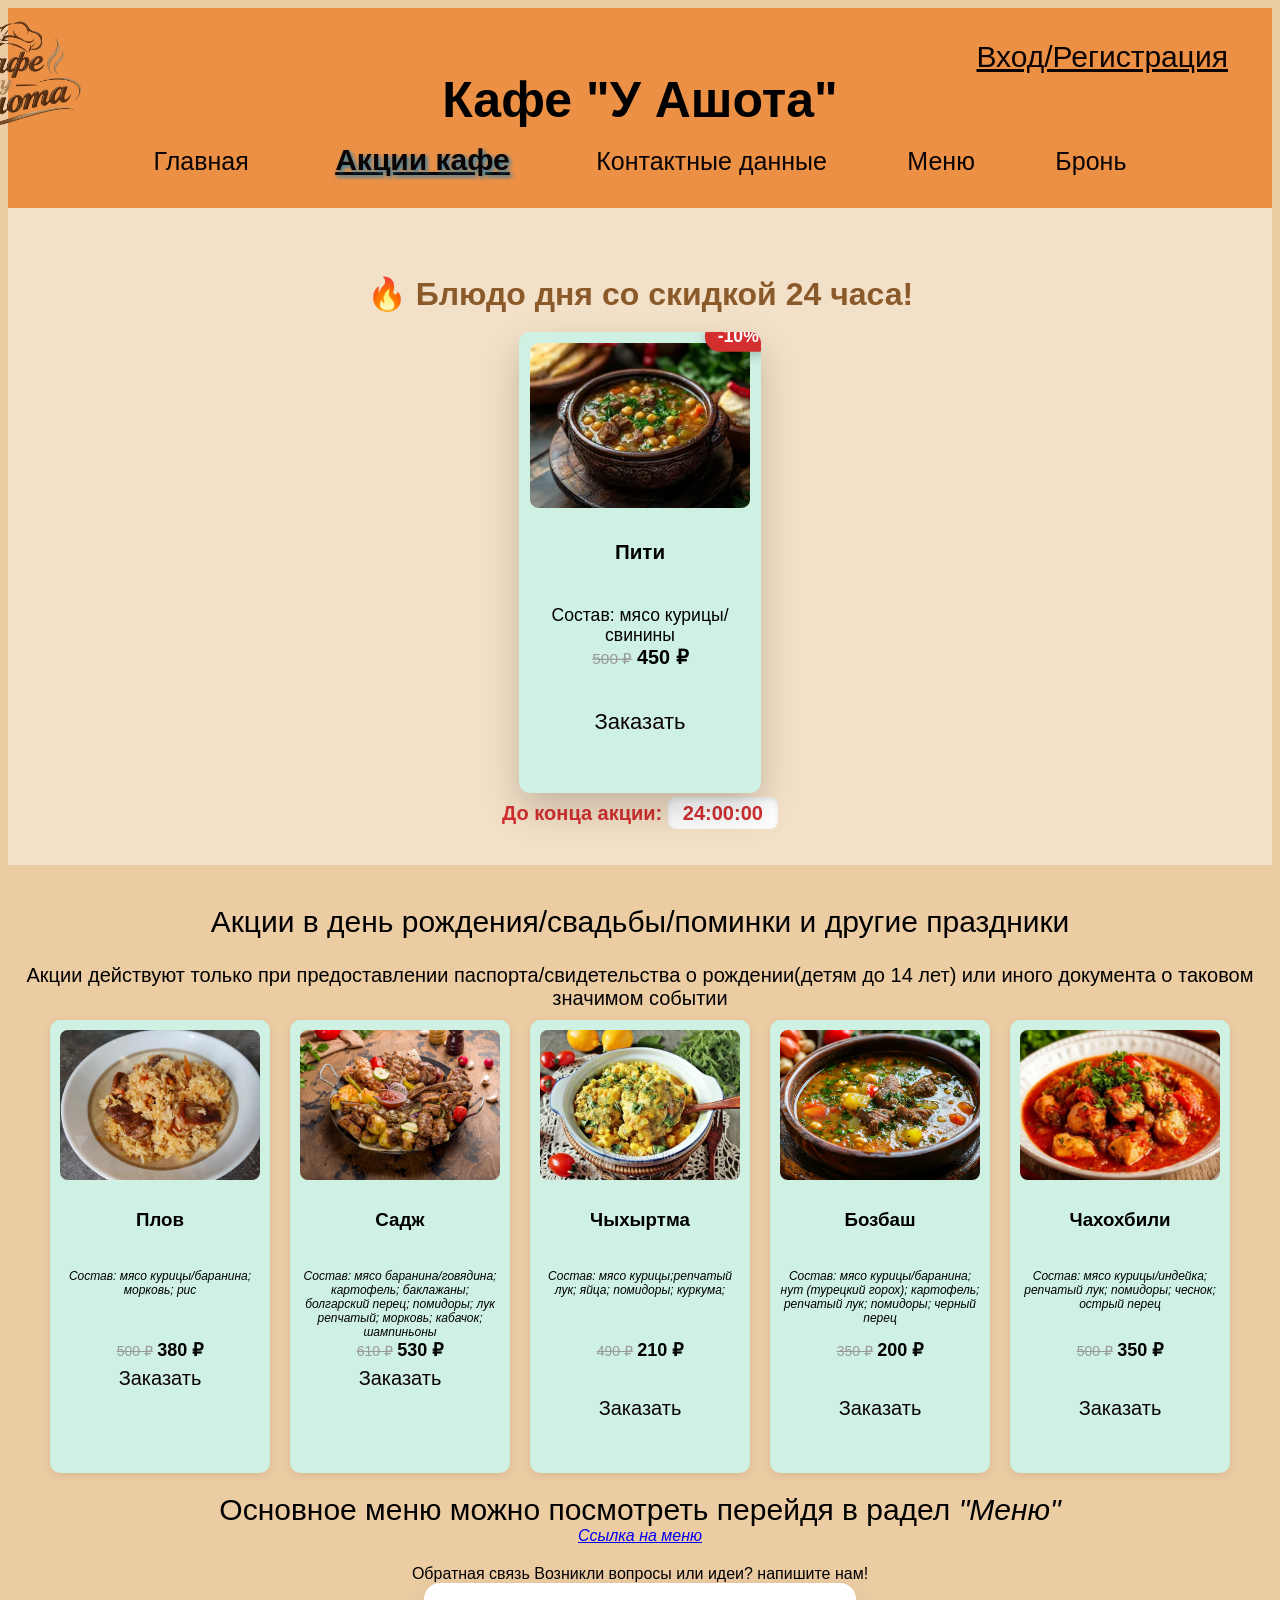
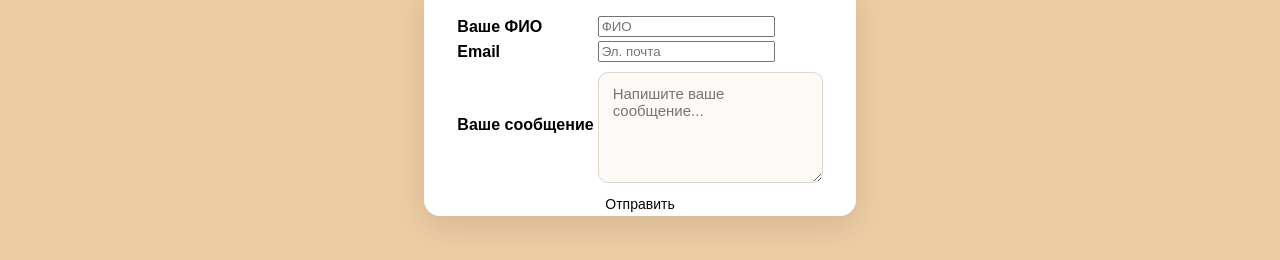
==== actii.html @ 554e6ec7 "Add files via upload" ====
<html>
<head>
<title>Акции кафе</title>
<script src="script.js"></script>
<link rel="stylesheet" href="first.css">
</head>

<body>
<header>
     <img src="ava.jpg" class="ikon" width="250">
<h1><b>Кафе "У Ашота"</b></h1>
<a  href="index.html" class="btn" name="glav">Главная</a>
<a  class="active" name="Act">Акции кафе</a>
<a  href="contact.html" class="btn" name="Dan">Контактные данные</a>
<a  href="menu.html" class="btn" name="Men">Меню</a>
<a href="bron.html" class="btn" name="Bron" >Бронь</a>
<a href="regis2.html" class="vhod" name="ak">Вход/Регистрация</a>
</header>

<section class="dish-of-the-day">
  <h2 class="dotd-title">🔥 Блюдо дня со скидкой 24 часа!</h2>
  
  <div class="card dotd-card">
    <span class="badge">-10%</span>
    <img src="piti.jpg" alt="Блюдо дня" class="dish-photo" id="dotd-img">
    <h3 id="dotd-name">Пити</h3>
    <p class="sostav" id="dotd-sostav">Состав: мясо курицы/свинины</p>
    
    <div class="price">
      <span class="old-price" id="dotd-old-price">500 ₽</span>
      <span class="new-price" id="dotd-new-price">450 ₽</span>
    </div>
    
    <button id="dotd-btn">Заказать</button>
  </div>

  <div class="timer">
    До конца акции: <span id="countdown">24:00:00</span>
  </div>
</section>





<h2 style="font-size: 30px; text-align: center;font-weight: normal;">Акции в день рождения/свадьбы/поминки и другие праздники</h2>
<h2 style="font-size: 20px; text-align: center; font-weight: normal; margin-bottom: -10px">Акции действуют только при предоставлении паспорта/свидетельства о рождении(детям до 14 лет) или иного документа о таковом значимом событии</h2>
<div class="cards">
<div class="card shah">
 <img src="plov.jpg" alt="Плов" class="dish-photo" >
    <h3>Плов</h3>
    <p style="font-size: 12px;"><i>Состав: мясо курицы/баранина; морковь; рис</i></p>
    <div class="price">
    <span class="old-price">500 ₽</span>
      <span class="new-price">380 ₽</span>
    <button>Заказать</button>
  </div>
  </div>
<div class="card shah">
 <img src="saj.jpg" alt="Садж" class="dish-photo" >
    <h3>Садж</h3>
    <p style="font-size: 12px;"><i>Состав: мясо баранина/говядина; картофель; баклажаны; болгарский перец; помидоры; лук репчатый; морковь; кабачок; шампиньоны</i></p>
    <div class="price">
    <span class="old-price">610 ₽</span>
      <span class="new-price">530 ₽</span>
    <button>Заказать</button></div>
  </div>
  <div class="card shah">
 <img src="chet.jpg" alt="Чыхыртма" class="dish-photo" >
    <h3>Чыхыртма</h3>
    <p style="font-size: 12px;"><i>Состав: мясо курицы;репчатый лук; яйца; помидоры; куркума; </i></p>
    <div class="price">
    <span class="old-price">490 ₽</span>
      <span class="new-price">210 ₽</span></div>
    <button>Заказать</button>
  </div>
  <div class="card shah">
 <img src="bozbzsh.jpg" alt="Бозбаш" class="dish-photo" >
    <h3>Бозбаш</h3>
    <p style="font-size: 12px;"><i>Состав: мясо курицы/баранина; нут (турецкий горох); картофель; репчатый лук; помидоры; черный перец </i></p>
    <div class="price">
    <span class="old-price">350 ₽</span>
      <span class="new-price">200 ₽</span></div>
    <button>Заказать</button>
  </div>
   <div class="card shah">
 <img src="chahoh.jpg" alt="Чахохбили" class="dish-photo" >
    <h3>Чахохбили</h3>
    <p style="font-size: 12px;"><i>Состав: мясо курицы/индейка; репчатый лук; помидоры; чеснок; острый перец</i></p>
    <div class="price">
    <span class="old-price">500 ₽</span>
      <span class="new-price">350 ₽</span></div>
    <button>Заказать</button>
  </div>
  </div>
  <p style="font-size: 30px; text-align: center;font-weight: normal;">Основное меню можно посмотреть перейдя в радел <i>"Меню"</i></p>
  <a href="menu.html"><i>Ссылка на меню </i></a>







<p>Обратная связь
  Возникли вопросы или идеи? напишите нам!
  
  <table class="table">
    <tr>
      <th>Ваше ФИО</th>
      <th> <input type="vio" placeholder="ФИО" class="form-input"> </th>
    </tr>
    <tr>
      <th>Email</th>
      <th><input class="k" type="email" placeholder="Эл. почта" class="form-input"></th>
    </tr>
    <tr>
      <th>Ваше сообщение</th>
      <th><textarea placeholder="Напишите ваше сообщение..." rows="5"></textarea></th>
    </tr>
  </table>
<button  class="uhod">Отправить</button></p>





 <script src="script.js"></script>
</body>

<footer>

</footer>

</html>
---- first.css ----
p{
   padding-top: 20px; 
   margin: 0;
}

.ikon{
width: 200px; /* Твой размер */
    height: auto;
    margin-left: auto;
    margin-left: -80em; 
}

header{
    background-color: rgb(236, 144, 69);
   height: 200px; 
  padding: -30px 20px 30px;
}
body{
     position: relative;
    background-color: #eccca3;
    font-family: 'Lucida Sans', 'Lucida Sans Regular', 'Lucida Grande', 'Lucida Sans Unicode', Geneva, Verdana, sans-serif;
   text-align: center;
}

h1{
  
   font-size: 50px;
  margin: -70px;           /* было большое значение */
  padding-top: 0;      /* было 2% — убираем */
  text-align: center;
}
.btn{
  text-decoration: none;
  display: flex;
    padding-left: 20px;
    border: none;
     overflow: hidden;  
    padding: 8px 18px;
    color: rgb(11, 4, 4);
    position: relative;
    background-color: transparent;
    cursor: pointer;
    font-size: 25px;
   transition: background-color 0.3s;
    border-radius: 10px;
    display: inline-block;
  margin: 20 20px;  
  bottom: -60px;
  box-shadow:none;
}
.vhod{
    border: none;
     overflow: hidden;  
    padding: 12px 24px;
    color: rgb(11, 4, 4);
    position: absolute;
    background-color: transparent;
    cursor: pointer;
    font-size: 30px;
   
    transition: background-color 0.3s;
    border-radius: 10px;
    display: inline-block;
  margin: 0;  
  top: 20px;
  right: 20px;
  box-shadow:none;
}
.vhod:before{
 
       content: "";
    position: absolute;
    top: 0;
    bottom: auto;
    left: 0;
    width: 100%;
    height: 0;
    transform: scale3d(1.02,1.06,1.06);
    border-radius: 10.5px;
    background: linear-gradient(to right #D2691E,#A0522D,#F4A460);
    z-index: -1;
    transition: 0,.5s;  
}
.vhod:hover::before{
   height: 100%; 
}
.vhod:hover{
     background-color: #ECCCA3;
}

.btn::before{
    opacity: 0;                                /* фон исчезает при наведении */
  transition: opacity 0.5s;
    content: "";
    position: absolute;
    top: 0;
    bottom: auto;
    left: 0;
    width: 100%;
    height: 0;
    transform: scale3d(1.02,1.06,1.06);
    border-radius: 10.5px;
    
    z-index: -1;
    transition: 0,.5s;
}
.btn:hover::before {
  height: 100%;
                     
}

.btn:hover{
   transform: scale(1.1);
  box-shadow: 0 6px 16px rgba(0,0,0,0.3);
   
}
.btn .active{
  opacity: 0;                    /* полностью исчезает */
  transition: opacity 0.3s;
}
.k-form {
  text-align: center;
  display: block;
  width: 100%;
  padding: 12px;
  margin-top: 5px;
  border: 1px solid #881e1e;
  border-radius: 10px;
  font-size: 16px;
  box-sizing: border-box;
  outline: none;
  max-width: 400px;
  margin: 0 auto;
  font-family: Arial, sans-serif;
}

.k::before,
.k::after {
  
  content: "";
  flex: 1;
  height: 1px;
  background: #ddd;
   border-radius: 30px;        /* закругление углов */
  font-size: 20px;
}
.k-input:focus {
  border-color: #000;
}
.table{
 max-width: 500px;
    margin: 0 auto;
    text-align: left;
    background: #fff;
    padding: 30px;
    border-radius: 16px;
    box-shadow: 0 10px 30px rgba(0, 0, 0, 0.1);
}
table label{
    display: block;
    margin-bottom: 15px;
    font-weight: 600;
    color: #3b2a1a;
}
table textarea {
    width: 100%;
    padding: 12px 14px;
    margin-top: 6px;
    border: 1.5px solid #e0d5c8;
    border-radius: 10px;
    font-size: 15px;
    font-family: inherit;
    background: #fdfbf8;
    box-sizing: border-box;
}
table textarea:focus {
    outline: none;
    border-color: #6b3f1d;
    box-shadow: 0 0 0 3px rgba(107, 63, 29, 0.12);
}
table button[type="submit"] {
    display: block;
    width: 100%;
    padding: 13px;
    margin-top: 10px;
    border: none;
    border-radius: 10px;
    background: #6b3f1d;
    color: #fff;
    font-size: 16px;
    font-weight: 600;
    cursor: pointer;
    transition: background 0.2s;
}
table button[type="submit"]:hover {
    background: #8a5228;
}
.uhod{
   border: none;
     overflow: hidden;  
    padding: 5px 12px;
    color: rgb(11, 4, 4);
    position: relative;
    background-color: transparent;
    cursor: pointer;
    font-size: 14px;
   transition: color 0.3s, background 0.3s;
    width: auto;
    border-radius: 10px;
    display: inline-block;
  margin:  5px;  
  bottom: 30px;
  box-shadow:none;
}

.uhod::before{
    content: "";
    align-self: center;
    padding: 4px 10px;
    position: absolute;
    margin: 20px;
    bottom: auto;
    left: 0;
    width: auto;
    height: 0;
    border-radius: 10.5px;
    background: linear-gradient(to right #D2691E,#A0522D,#F4A460);
    z-index: -1;
    font-size: 14px;
    display: block;
}
.uhod:hover::before {
  height: 100%;                  
}

.uhod:hover{
   background-color: #ffcb30;
   
}

.active{
   padding-left: 20px;
   text-decoration: underline;
  border: none;
  overflow: hidden;
  padding: 12px 24px;
  color: rgb(11, 4, 4);
  position: relative;
  background-color: transparent;
  cursor: pointer;
  font-size: 30px;
  transition: background-color 0.3s;
  border-radius: 10px;
  display: inline-block;
  margin: -20px 20px;
  bottom: -25px;
  text-shadow: 2px 2px 4px #167eb6;
  box-shadow: none;
  font-weight: bold; 
}

.active::before{
    content: "";
    position: absolute;
    top: 0;
    bottom: auto;
    left: 0;
    width: 100%;
    height: 0;
    transform: scale3d(1.02,1.06,1.06);
    border-radius: 10.5px;
    background: linear-gradient(to right #D2691E,#A0522D,#F4A460);
    z-index: -1;
    transition: 0,.5s;
}
.active:hover::before {
  height: 100%;                  
}
.old-price {
  color: #999;                    /* серый */
  text-decoration: line-through;  /* зачёркнуто */
  font-size: 14px;
}
.new-price {
  color: #000;                    /* чёрный */
  font-weight: bold;              /* жирный */
  font-size: 18px;
}

.cards {
  display: flex;
  flex-wrap: wrap;
  gap: 20px;
    justify-content: center;
    
}

.card .price {
  padding-bottom: 30px;
  margin-top: auto;    /* цена уезжает вниз */
}

.card button {
  margin-top: 8px;     /* небольшой отступ между ценой и кнопкой */
  
}

.card img {
  background-position: center;
   background-size: cover; 
  width: 100%;
  height: 150px;
  object-fit: cover;
  border-radius: 8px;
  margin-bottom: 10px;
}
.card {
   display: flex;   
 overflow: hidden;
  width: 200px;
  margin-top: 20px;
  background: #cef1e4;
  border-radius: 10px;
  padding: 10px;
  box-shadow: 0 2px 8px rgba(0,0,0,0.1);
  flex-direction: column; 
}
.dish-photo {
  width: 100%; /* Картинка на всю ширину */
  height: 180px; /* Фиксированная высота, подберите под дизайн */
  object-fit: cover; /* КЛЮЧЕВОЕ: картинка не будет растянутой или размытой, браузер аккуратно её обрежет */
  display: block;
}

/* Контент внутри карточки (текст, кнопка) */
.card-content {
  padding: 15px; /* Возвращаем отступы для текста */
  text-align: center;
  display: flex;
  flex-direction: column;
  gap: 10px; /* Расстояние между элементами */
}
button{
     padding-left: 20px;
    border: none;
     overflow: hidden;  
    padding: 8px 18px;
    color: rgb(11, 4, 4);
    position: relative;
    background-color: transparent;
    cursor: pointer;
    font-size: 20px;
   transition: background-color 0.3s;
    border-radius: 10px;
    display: inline-block;
  margin: 25 20px;  
  bottom: 10px;
  box-shadow:none;
}
button::before{
    opacity: 0;                                /* фон исчезает при наведении */
  transition: opacity 0.5s;
    content: "";
    position: absolute;
    top: 0;
    bottom: auto;
    left: 0;
    width: 100%;
    height: 0;
    transform: scale3d(1.02,1.06,1.06);
    border-radius: 10.5px;
    
    z-index: -1;
    transition: 0,.5s;
}
button:hover::before {
  height: 100%;
                     
}

button:hover{
  background-color: #5c53d9;
   transform: scale(1.1);
  box-shadow: 0 6px 16px rgba(0,0,0,0.3);
   
}
button .active{
  opacity: 0;                    /* полностью исчезает */
  transition: opacity 0.3s;
}

.dish-of-the-day {
  display: flex;
  flex-direction: column;
  align-items: center;
  padding: 40px 20px;
  background: rgba(255, 255, 255, 0.4); /* чуть светлее фона */
  margin-bottom: 40px;
}

.dotd-title {
  font-size: 32px;
  margin-bottom: 20px;
  color: #8b5a2b;
  text-align: center;
}

.dotd-card {
  position: relative;        /* для бейджа со скидкой */
  transform: scale(1.1);     /* чуть больше обычных карточек */
  box-shadow: 0 15px 35px rgba(0,0,0,0.2);
}

.badge {
  position: absolute;
  top: -10px;
  right: -10px;
  background: #d32f2f;
  color: white;
  padding: 5px 12px;
  border-radius: 20px;
  font-weight: bold;
  font-size: 16px;
  z-index: 10;
  box-shadow: 0 4px 10px rgba(0,0,0,0.2);
}

.timer {
  margin-top: 30px;
  font-size: 20px;
  font-weight: bold;
  color: #d32f2f;
}

#countdown {
  background: #fff;
  padding: 5px 15px;
  border-radius: 8px;
  box-shadow: inset 0 2px 5px rgba(0,0,0,0.1);
}
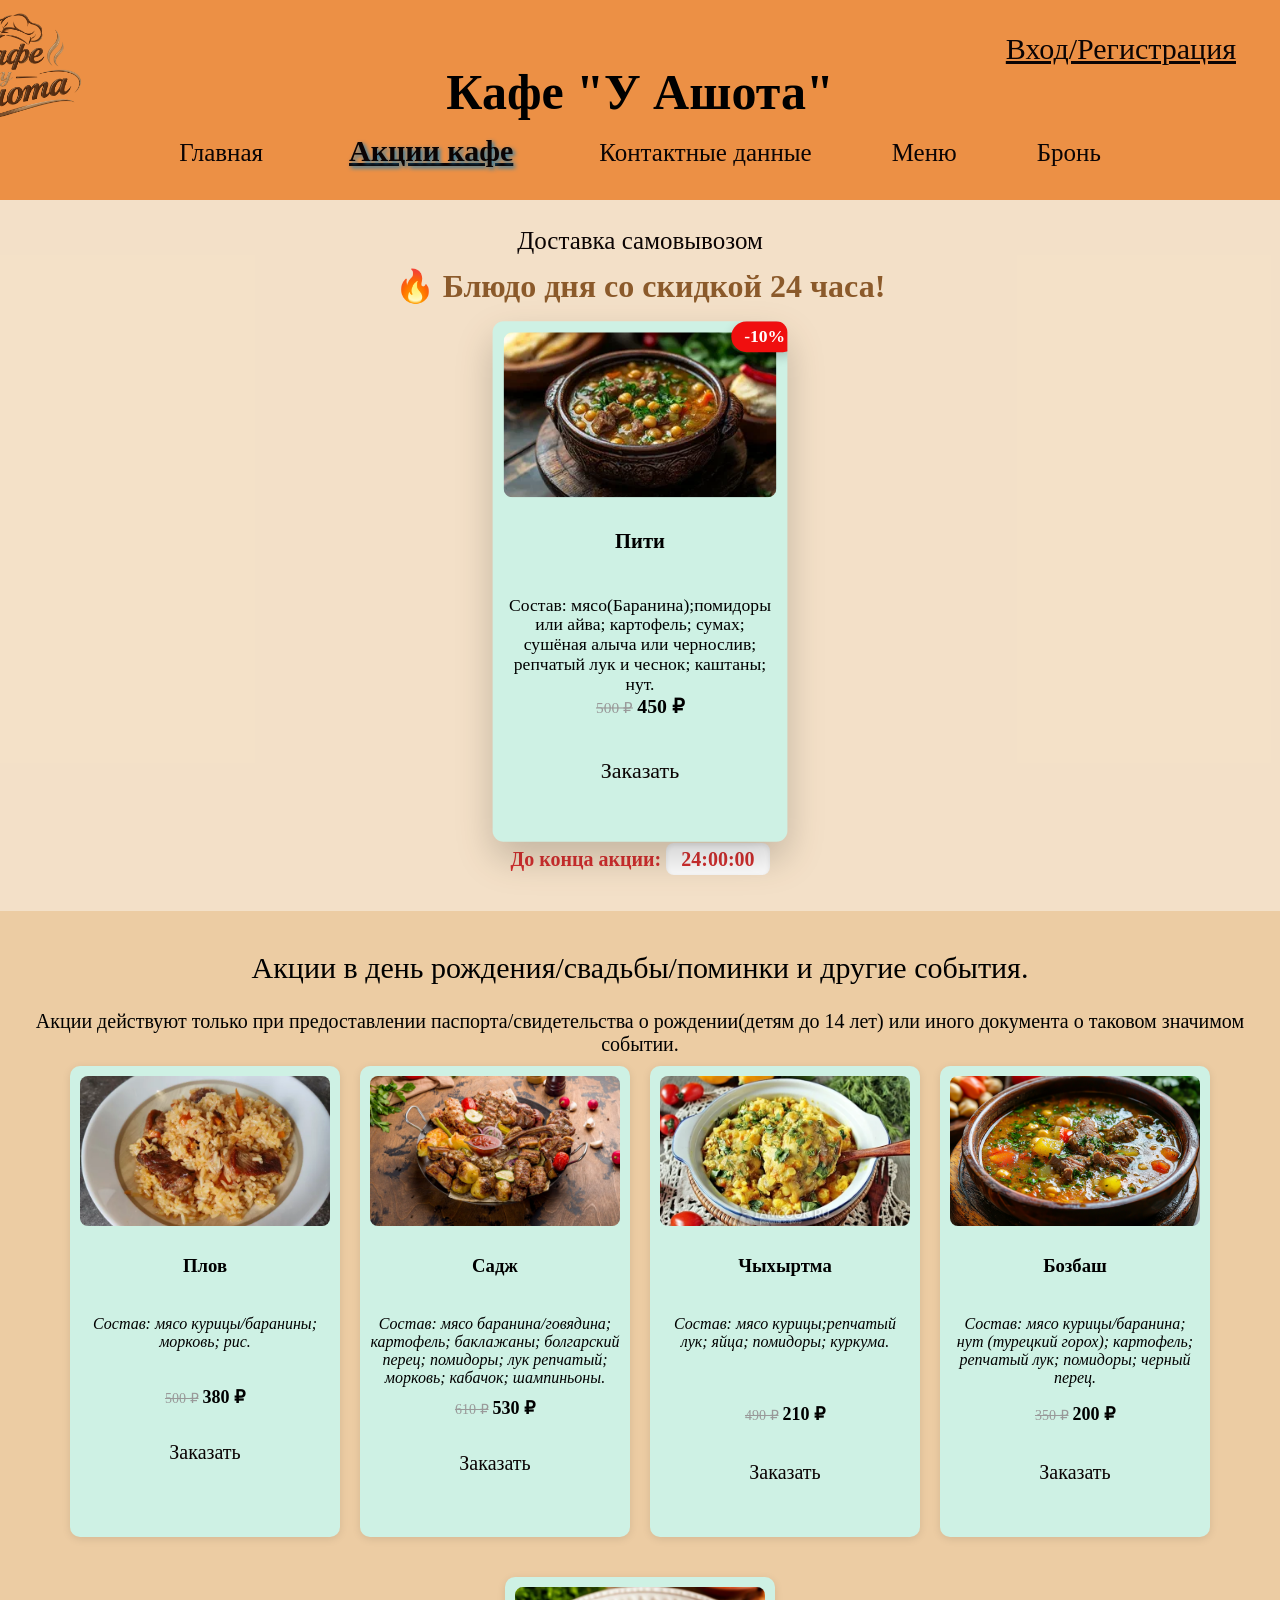
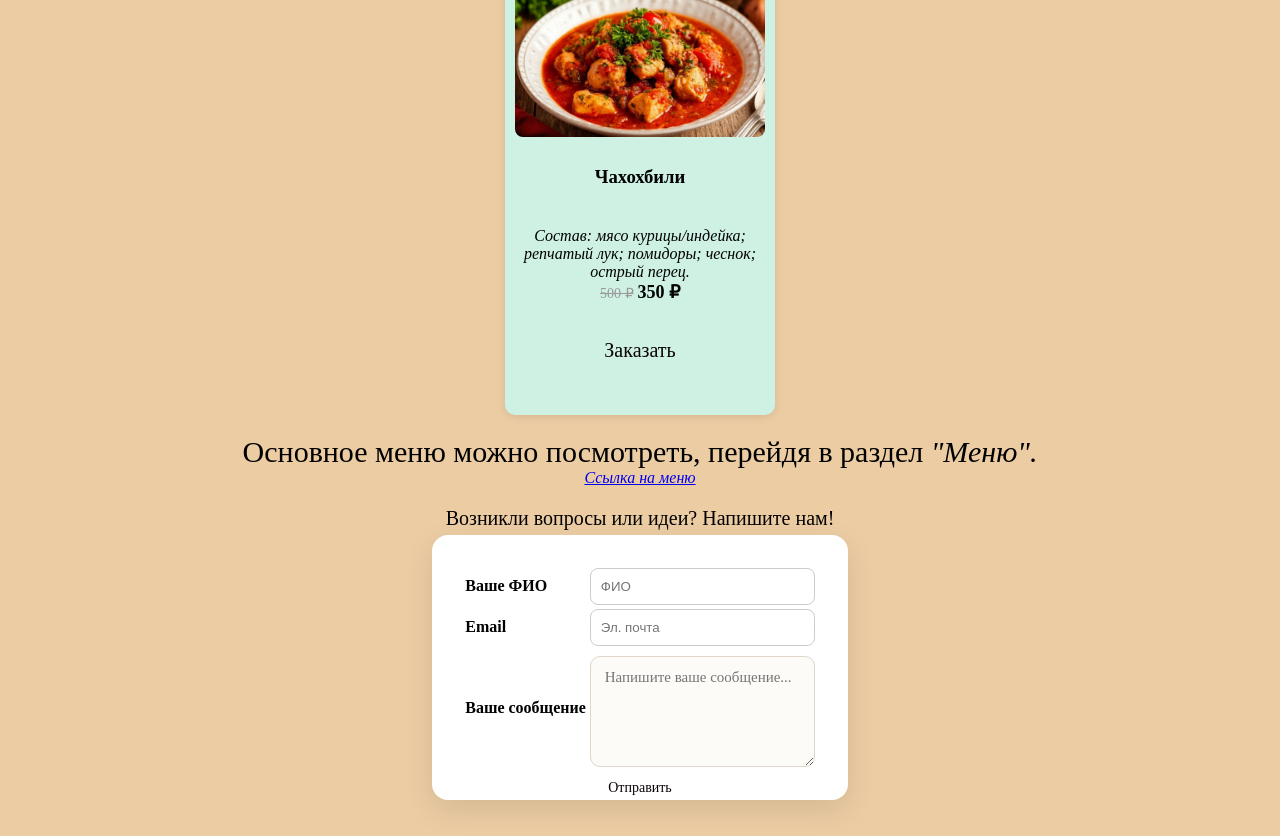
==== commit 10a1229f: "Add files via upload" ====
--- a/actii.html
+++ b/actii.html
@@ -14,6 +14,7 @@
 <a  href="contact.html" class="btn" name="Dan">Контактные данные</a>
 <a  href="menu.html" class="btn" name="Men">Меню</a>
 <a href="bron.html" class="btn" name="Bron" >Бронь</a>
+<a  href = "#" class="btn" >Доставка самовывозом</a>
 <a href="regis2.html" class="vhod" name="ak">Вход/Регистрация</a>
 </header>
 
@@ -24,7 +25,7 @@
     <span class="badge">-10%</span>
     <img src="piti.jpg" alt="Блюдо дня" class="dish-photo" id="dotd-img">
     <h3 id="dotd-name">Пити</h3>
-    <p class="sostav" id="dotd-sostav">Состав: мясо курицы/свинины</p>
+    <p class="sostav" id="dotd-sostav">Состав: мясо(Баранина);помидоры или айва; картофель; сумах; сушёная алыча или чернослив; репчатый лук и чеснок; каштаны; нут.</p>
     
     <div class="price">
       <span class="old-price" id="dotd-old-price">500 ₽</span>
@@ -40,35 +41,32 @@
 </section>
 
 
-
-
-
-<h2 style="font-size: 30px; text-align: center;font-weight: normal;">Акции в день рождения/свадьбы/поминки и другие праздники</h2>
-<h2 style="font-size: 20px; text-align: center; font-weight: normal; margin-bottom: -10px">Акции действуют только при предоставлении паспорта/свидетельства о рождении(детям до 14 лет) или иного документа о таковом значимом событии</h2>
+<h2 style="font-size: 30px; text-align: center;font-weight: normal;">Акции в день рождения/свадьбы/поминки и другие события.</h2>
+<h2 style="font-size: 20px; text-align: center; font-weight: normal; margin-bottom: -10px">Акции действуют только при предоставлении паспорта/свидетельства о рождении(детям до 14 лет) или иного документа о таковом значимом событии.</h2>
 <div class="cards">
 <div class="card shah">
  <img src="plov.jpg" alt="Плов" class="dish-photo" >
     <h3>Плов</h3>
-    <p style="font-size: 12px;"><i>Состав: мясо курицы/баранина; морковь; рис</i></p>
-    <div class="price">
+    <p style="font-size: 16px;"><i>Состав: мясо курицы/баранины; морковь; рис.</i></p>
+    <div class="price"  style="margin-top: 35px;">
     <span class="old-price">500 ₽</span>
       <span class="new-price">380 ₽</span>
-    <button>Заказать</button>
+    <button style="flex-direction: column;  align-items: center;   margin: 25 0px; width: 90%;  position: static; ">Заказать</button>
   </div>
   </div>
 <div class="card shah">
  <img src="saj.jpg" alt="Садж" class="dish-photo" >
     <h3>Садж</h3>
-    <p style="font-size: 12px;"><i>Состав: мясо баранина/говядина; картофель; баклажаны; болгарский перец; помидоры; лук репчатый; морковь; кабачок; шампиньоны</i></p>
-    <div class="price">
+    <p style="font-size: 16px;"><i>Состав: мясо баранина/говядина; картофель; баклажаны; болгарский перец; помидоры; лук репчатый; морковь; кабачок; шампиньоны.</i></p>
+    <div class="price" style="margin-top: 10px;">
     <span class="old-price">610 ₽</span>
       <span class="new-price">530 ₽</span>
-    <button>Заказать</button></div>
+    <button style="flex-direction: column;  align-items: center;   margin: 25 0 5px; width: 90%;  position: static; ">Заказать</button></div>
   </div>
   <div class="card shah">
  <img src="chet.jpg" alt="Чыхыртма" class="dish-photo" >
     <h3>Чыхыртма</h3>
-    <p style="font-size: 12px;"><i>Состав: мясо курицы;репчатый лук; яйца; помидоры; куркума; </i></p>
+    <p style="font-size: 16px;"><i>Состав: мясо курицы;репчатый лук; яйца; помидоры; куркума. </i></p>
     <div class="price">
     <span class="old-price">490 ₽</span>
       <span class="new-price">210 ₽</span></div>
@@ -77,7 +75,7 @@
   <div class="card shah">
  <img src="bozbzsh.jpg" alt="Бозбаш" class="dish-photo" >
     <h3>Бозбаш</h3>
-    <p style="font-size: 12px;"><i>Состав: мясо курицы/баранина; нут (турецкий горох); картофель; репчатый лук; помидоры; черный перец </i></p>
+    <p style="font-size: 16px;"><i>Состав: мясо курицы/баранина; нут (турецкий горох); картофель; репчатый лук; помидоры; черный перец. </i></p>
     <div class="price">
     <span class="old-price">350 ₽</span>
       <span class="new-price">200 ₽</span></div>
@@ -86,14 +84,14 @@
    <div class="card shah">
  <img src="chahoh.jpg" alt="Чахохбили" class="dish-photo" >
     <h3>Чахохбили</h3>
-    <p style="font-size: 12px;"><i>Состав: мясо курицы/индейка; репчатый лук; помидоры; чеснок; острый перец</i></p>
+    <p style="font-size: 16px;"><i>Состав: мясо курицы/индейка; репчатый лук; помидоры; чеснок; острый перец.</i></p>
     <div class="price">
     <span class="old-price">500 ₽</span>
       <span class="new-price">350 ₽</span></div>
     <button>Заказать</button>
   </div>
   </div>
-  <p style="font-size: 30px; text-align: center;font-weight: normal;">Основное меню можно посмотреть перейдя в радел <i>"Меню"</i></p>
+  <p style="font-size: 30px; text-align: center;font-weight: normal;">Основное меню можно посмотреть, перейдя в раздел <i>"Меню".</i></p>
   <a href="menu.html"><i>Ссылка на меню </i></a>
 
 
@@ -102,24 +100,23 @@
 
 
 
-<p>Обратная связь
-  Возникли вопросы или идеи? напишите нам!
-  
-  <table class="table">
+<p style="font-size: 20;">
+  Возникли вопросы или идеи? Напишите нам!</p>
+  <table class="table"style="margin-top: 5px;">
     <tr>
       <th>Ваше ФИО</th>
-      <th> <input type="vio" placeholder="ФИО" class="form-input"> </th>
+      <th> <input type="vio" placeholder="ФИО" class="form-input" style="padding: 10px; border-radius: 8px; border: 1px solid #ccc; width: 100%; max-width: 300px;" > </th>
     </tr>
     <tr>
       <th>Email</th>
-      <th><input class="k" type="email" placeholder="Эл. почта" class="form-input"></th>
+      <th><input class="k" type="email" placeholder="Эл. почта" class="form-input" style="padding: 10px; border-radius: 8px; border: 1px solid #ccc; width: 100%; max-width: 300px;"></th>
     </tr>
     <tr>
       <th>Ваше сообщение</th>
       <th><textarea placeholder="Напишите ваше сообщение..." rows="5"></textarea></th>
     </tr>
   </table>
-<button  class="uhod">Отправить</button></p>
+<button  class="uhod">Отправить</button>
 
 
 
--- a/first.css
+++ b/first.css
@@ -1,6 +1,10 @@
 p{
+   font-family: 'URW Chancery L, cursive';
    padding-top: 20px; 
    margin: 0;
+}
+a{
+   font-family: 'URW Chancery L, cursive';
 }
 
 .ikon{
@@ -11,11 +15,21 @@
 }
 
 header{
+  font-family: 'URW Chancery L, cursive';
     background-color: rgb(236, 144, 69);
    height: 200px; 
   padding: -30px 20px 30px;
+  width: 100%;
+    margin-right: 0;       /* Убирает отступы справа */
+    margin-top: 0 ;   
 }
 body{
+ font-family: 'URW Chancery L, cursive';
+ 
+  margin: 0;
+  overflow-x: hidden;/*убирает горизонтальную прокрутку*/
+    padding: 0;
+    width: 100%;
      position: relative;
     background-color: #eccca3;
     font-family: 'Lucida Sans', 'Lucida Sans Regular', 'Lucida Grande', 'Lucida Sans Unicode', Geneva, Verdana, sans-serif;
@@ -23,13 +37,20 @@
 }
 
 h1{
-  
+   font-family: 'URW Chancery L, cursive';
    font-size: 50px;
   margin: -70px;           /* было большое значение */
   padding-top: 0;      /* было 2% — убираем */
   text-align: center;
 }
+h2{
+   font-family: 'URW Chancery L, cursive';
+}
+h3{
+   font-family: 'URW Chancery L, cursive';
+}
 .btn{
+   font-family: 'URW Chancery L, cursive';
   text-decoration: none;
   display: flex;
     padding-left: 20px;
@@ -49,6 +70,7 @@
   box-shadow:none;
 }
 .vhod{
+   font-family: 'URW Chancery L, cursive';
     border: none;
      overflow: hidden;  
     padding: 12px 24px;
@@ -119,6 +141,7 @@
   transition: opacity 0.3s;
 }
 .k-form {
+   font-family: 'URW Chancery L, cursive';
   text-align: center;
   display: block;
   width: 100%;
@@ -148,6 +171,7 @@
   border-color: #000;
 }
 .table{
+   font-family: 'URW Chancery L, cursive';
  max-width: 500px;
     margin: 0 auto;
     text-align: left;
@@ -196,6 +220,7 @@
     background: #8a5228;
 }
 .uhod{
+   font-family: 'URW Chancery L, cursive';
    border: none;
      overflow: hidden;  
     padding: 5px 12px;
@@ -239,6 +264,7 @@
 }
 
 .active{
+   font-family: 'URW Chancery L, cursive';
    padding-left: 20px;
    text-decoration: underline;
   border: none;
@@ -288,6 +314,7 @@
 }
 
 .cards {
+   font-family: 'URW Chancery L, cursive';
   display: flex;
   flex-wrap: wrap;
   gap: 20px;
@@ -315,9 +342,10 @@
   margin-bottom: 10px;
 }
 .card {
+   font-family: 'URW Chancery L, cursive';
    display: flex;   
  overflow: hidden;
-  width: 200px;
+  width: 250px;
   margin-top: 20px;
   background: #cef1e4;
   border-radius: 10px;
@@ -341,6 +369,7 @@
   gap: 10px; /* Расстояние между элементами */
 }
 button{
+   font-family: 'URW Chancery L, cursive';
      padding-left: 20px;
     border: none;
      overflow: hidden;  
@@ -355,6 +384,7 @@
     display: inline-block;
   margin: 25 20px;  
   bottom: 10px;
+  margin-top: auto;
   box-shadow:none;
 }
 button::before{
@@ -390,6 +420,7 @@
 }
 
 .dish-of-the-day {
+   font-family: 'URW Chancery L, cursive';
   display: flex;
   flex-direction: column;
   align-items: center;
@@ -408,14 +439,16 @@
 .dotd-card {
   position: relative;        /* для бейджа со скидкой */
   transform: scale(1.1);     /* чуть больше обычных карточек */
+  width: 20%;
   box-shadow: 0 15px 35px rgba(0,0,0,0.2);
 }
 
 .badge {
+   font-family: 'URW Chancery L, cursive';
   position: absolute;
-  top: -10px;
+  top: 0;
   right: -10px;
-  background: #d32f2f;
+  background: #f00f0f;
   color: white;
   padding: 5px 12px;
   border-radius: 20px;
@@ -437,4 +470,7 @@
   padding: 5px 15px;
   border-radius: 8px;
   box-shadow: inset 0 2px 5px rgba(0,0,0,0.1);
-}+}
+.card-shah{
+  flex-direction: column;  align-items: center;   margin: 25 0px; width: 100%;  position: static;
+}
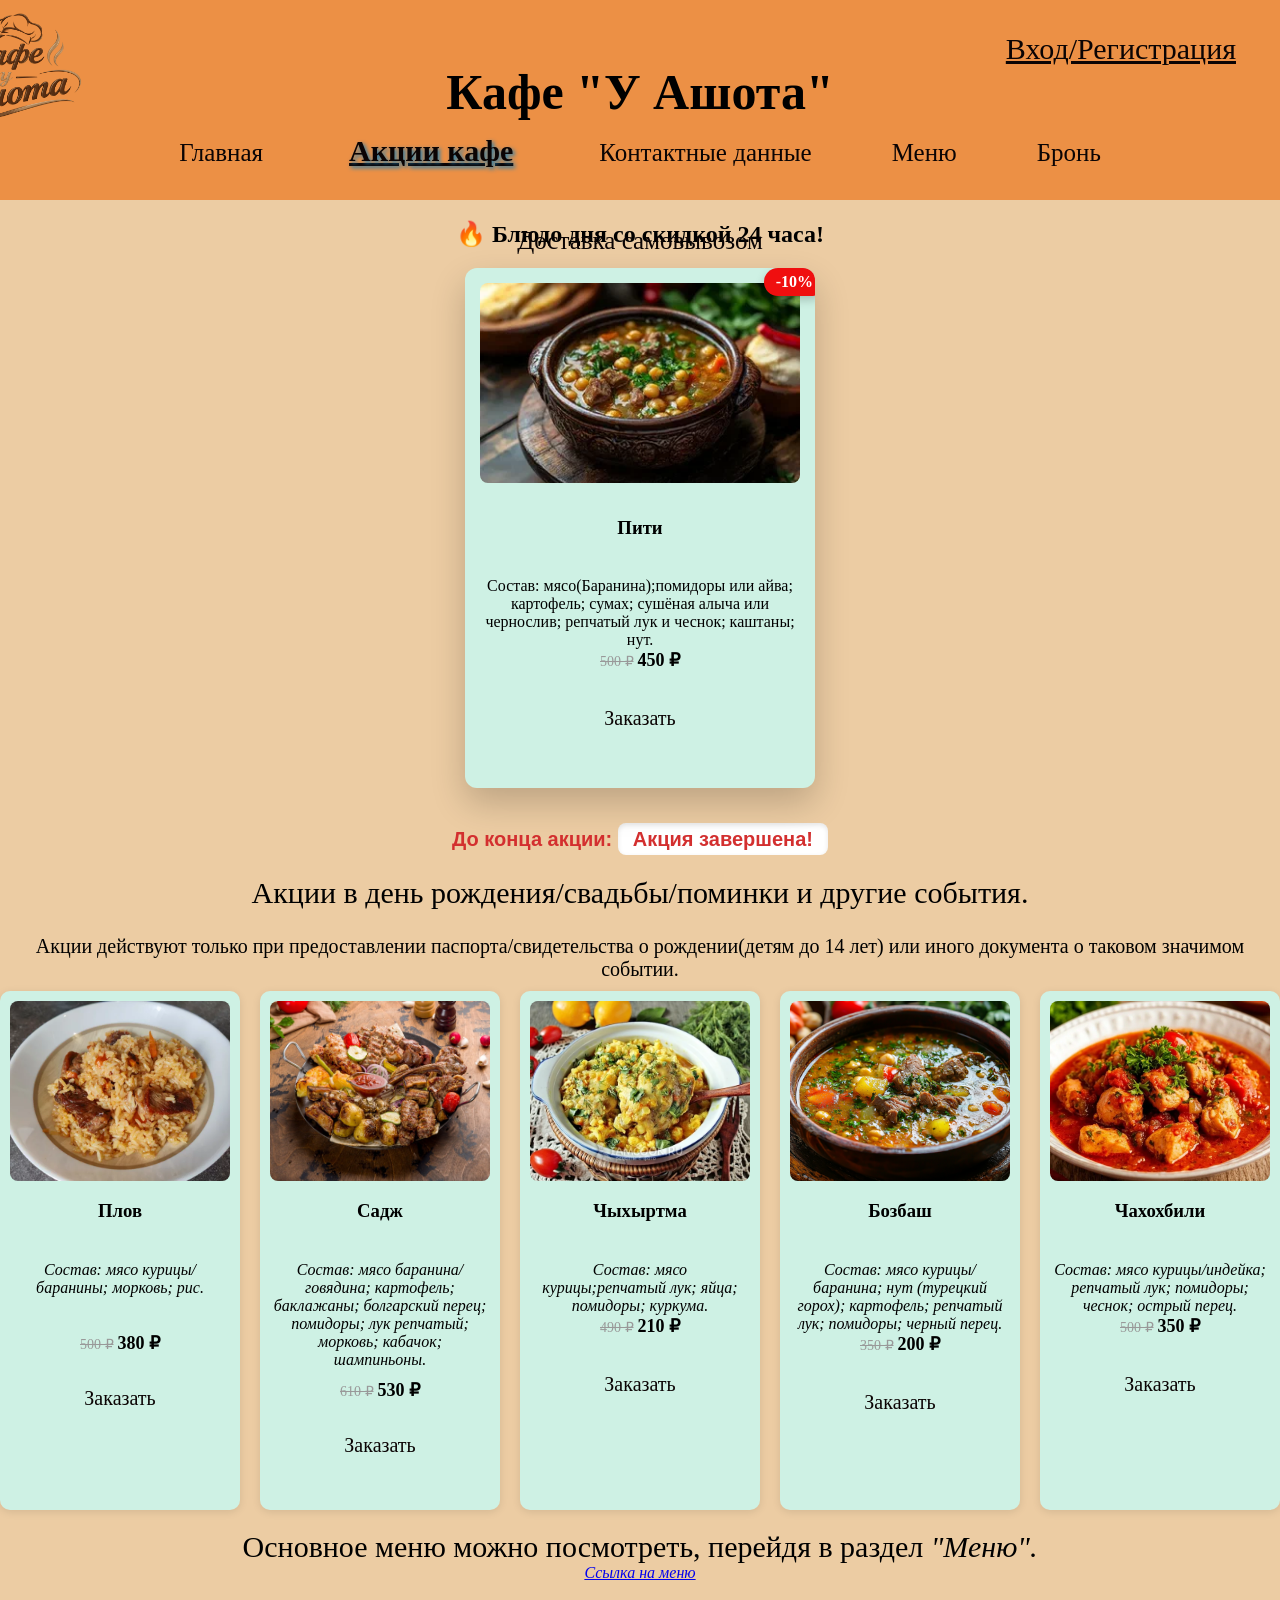
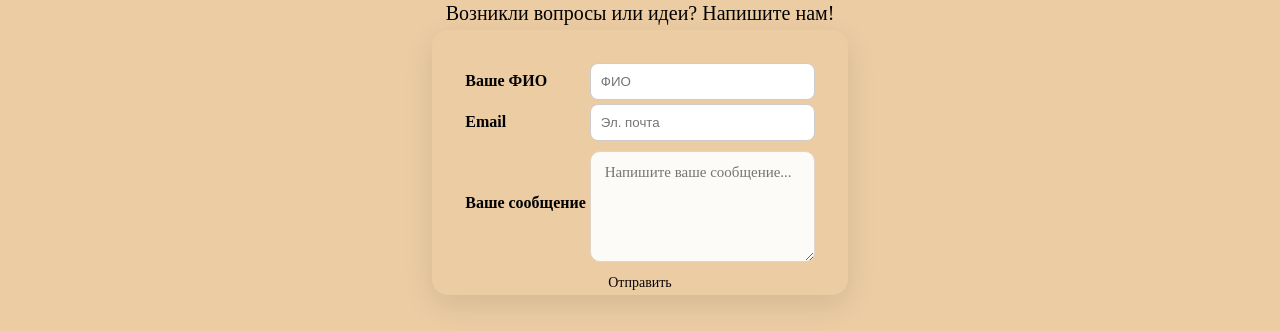
==== commit 466d5056: "Add files via upload" ====
--- a/actii.html
+++ b/actii.html
@@ -14,7 +14,13 @@
 <a  href="contact.html" class="btn" name="Dan">Контактные данные</a>
 <a  href="menu.html" class="btn" name="Men">Меню</a>
 <a href="bron.html" class="btn" name="Bron" >Бронь</a>
-<a  href = "#" class="btn" >Доставка самовывозом</a>
+<a  href = "#" class="btn" id="btn-alert" >Доставка самовывозом</a>
+<script>
+  const btn = document.getElementById('btn-alert');
+  btn.addEventListener('click', () => {
+    alert('Войдите в аккаунт!!');
+  });
+</script>
 <a href="regis2.html" class="vhod" name="ak">Вход/Регистрация</a>
 </header>
 
--- a/first.css
+++ b/first.css
@@ -1,3 +1,80 @@
+.page{
+  display: grid;
+  grid-template-columns: 240px 1fr 240px;
+  grid-template-rows: auto 1fr auto;
+  grid-template-areas: "header header header" "nav main aside" "footer footer footer";
+  @media(max-width: 768px){
+grid-template-columns: 1fr;
+grid-template-areas: "header" "main" "nav" "aside" "footer";
+  }
+}
+
+
+
+
+
+/* --- БАЗОВЫЕ СТИЛИ (для компьютера) --- */
+.hamburger {
+    display: none !important; /* На компьютере полоски скрыты */
+}
+
+/* --- СТИЛИ ДЛЯ ТЕЛЕФОНОВ (ширина экрана меньше 768px) --- */
+@media screen and (max-width: 768px) {
+    
+    /* Показываем кнопку три полоски */
+    .hamburger {
+        display: flex !important;
+        flex-direction: column !important;
+        justify-content: space-between !important;
+        width: 30px !important;
+        height: 22px !important;
+        cursor: pointer !important;
+        z-index: 1000 !important;
+    }
+
+    /* Внешний вид полосок */
+    .hamburger span {
+        width: 100% !important;
+        height: 3px !important;
+        background-color: #2b1d13 !important; /* Цвет полосок */
+        border-radius: 3px !important;
+        transition: 0.3s !important;
+    }
+
+    /* Скрываем обычное меню на телефоне */
+    .nav-menu {
+        position: absolute !important;
+        top: 80px !important; /* Отступ сверху (под шапкой) */
+        left: -100% !important; /* Прячем меню за левый край экрана */
+        width: 100% !important;
+        background-color: #f4b47c !important; /* Цвет выпадающего меню (под ваш стиль) */
+        flex-direction: column !important;
+        align-items: center !important;
+        padding: 20px 0 !important;
+        transition: 0.4s ease !important;
+        box-shadow: 0 10px 15px rgba(0,0,0,0.1) !important;
+        z-index: 999 !important;
+    }
+
+    /* Когда на кнопку нажали (класс active добавляется через JS), меню выезжает */
+    .nav-menu.active {
+        left: 0 !important;
+    }
+
+    /* Ссылки внутри мобильного меню */
+    .nav-menu a {
+        padding: 12px 0 !important;
+        font-size: 20px !important;
+        width: 100% !important;
+        text-align: center !important;
+        display: block !important;
+    }
+}
+
+
+
+
+
 p{
    font-family: 'URW Chancery L, cursive';
    padding-top: 20px; 
@@ -12,9 +89,11 @@
     height: auto;
     margin-left: auto;
     margin-left: -80em; 
+    position: relative;
 }
 
 header{
+  grid-area: header;
   font-family: 'URW Chancery L, cursive';
     background-color: rgb(236, 144, 69);
    height: 200px; 
@@ -175,7 +254,8 @@
  max-width: 500px;
     margin: 0 auto;
     text-align: left;
-    background: #fff;
+    background: transparent;
+    box-shadow:0 0 10px 5px #000;
     padding: 30px;
     border-radius: 16px;
     box-shadow: 0 10px 30px rgba(0, 0, 0, 0.1);
@@ -334,18 +414,21 @@
 
 .card img {
   background-position: center;
+  
+  padding-block: initial;
+  position: relative;
    background-size: cover; 
   width: 100%;
-  height: 150px;
+  height: 180px;
   object-fit: cover;
   border-radius: 8px;
-  margin-bottom: 10px;
+  margin-bottom: 0 auto 10px auto;
 }
 .card {
    font-family: 'URW Chancery L, cursive';
-   display: flex;   
+   display: block;   
  overflow: hidden;
-  width: 250px;
+  width: 220px;
   margin-top: 20px;
   background: #cef1e4;
   border-radius: 10px;
@@ -419,31 +502,50 @@
   transition: opacity 0.3s;
 }
 
-.dish-of-the-day {
-   font-family: 'URW Chancery L, cursive';
-  display: flex;
-  flex-direction: column;
-  align-items: center;
-  padding: 40px 20px;
-  background: rgba(255, 255, 255, 0.4); /* чуть светлее фона */
-  margin-bottom: 40px;
-}
-
-.dotd-title {
-  font-size: 32px;
-  margin-bottom: 20px;
-  color: #8b5a2b;
-  text-align: center;
-}
-
 .dotd-card {
-  position: relative;        /* для бейджа со скидкой */
-  transform: scale(1.1);     /* чуть больше обычных карточек */
-  width: 20%;
-  box-shadow: 0 15px 35px rgba(0,0,0,0.2);
+    position: relative !important;
+    
+    /* --- ГЛАВНОЕ ИСПРАВЛЕНИЕ --- */
+    width: 100% !important; 
+    max-width: 350px !important; /* Карточка будет аккуратной ширины */
+    height: auto !important;     /* Высота подстраивается под текст! */
+    min-height: auto !important; 
+    
+    margin: 20px auto 40px auto !important; /* Центрируем по центру экрана */
+    padding: 15px !important;
+    background: #cef1e4 !important; /* Цвет фона */
+    border-radius: 12px !important;
+    box-shadow: 0 15px 35px rgba(0,0,0,0.2) !important;
+    
+    /* --- ВЫРАВНИВАНИЕ ВНУТРИ --- */
+    display: flex !important;
+    flex-direction: column !important;
+    align-items: center !important; /* Центрируем всё внутри */
+    text-align: center !important;
+    
+    /* Убираем эти ваши странные эффекты */
+    transform: none !important; 
+    box-sizing: border-box !important;
+}
+
+/* Принудительно чиним картинку внутри этой карточки */
+.dotd-card img {
+    width: 100% !important;
+    height: 200px !important; 
+    object-fit: cover !important;
+    border-radius: 8px !important;
+    margin-bottom: 15px !important;
+}
+
+/* Принудительно чиним текст, чтобы он не обрезался */
+.dotd-card p, .dotd-card h3, .dotd-card span {
+    height: auto !important;
+    overflow: visible !important;
 }
 
 .badge {
+  font-family: 'URW Chancery L, cursive';
+ 
    font-family: 'URW Chancery L, cursive';
   position: absolute;
   top: 0;
@@ -471,6 +573,12 @@
   border-radius: 8px;
   box-shadow: inset 0 2px 5px rgba(0,0,0,0.1);
 }
-.card-shah{
-  flex-direction: column;  align-items: center;   margin: 25 0px; width: 100%;  position: static;
-}
+.avaakk{
+  width: 180px; /* Твой размер */
+  padding: 10px 10px 0 0;
+    height: auto;
+    margin-left: auto;
+    margin-left: -80em; 
+    position: relative;
+    border-radius: 3000px;
+}
